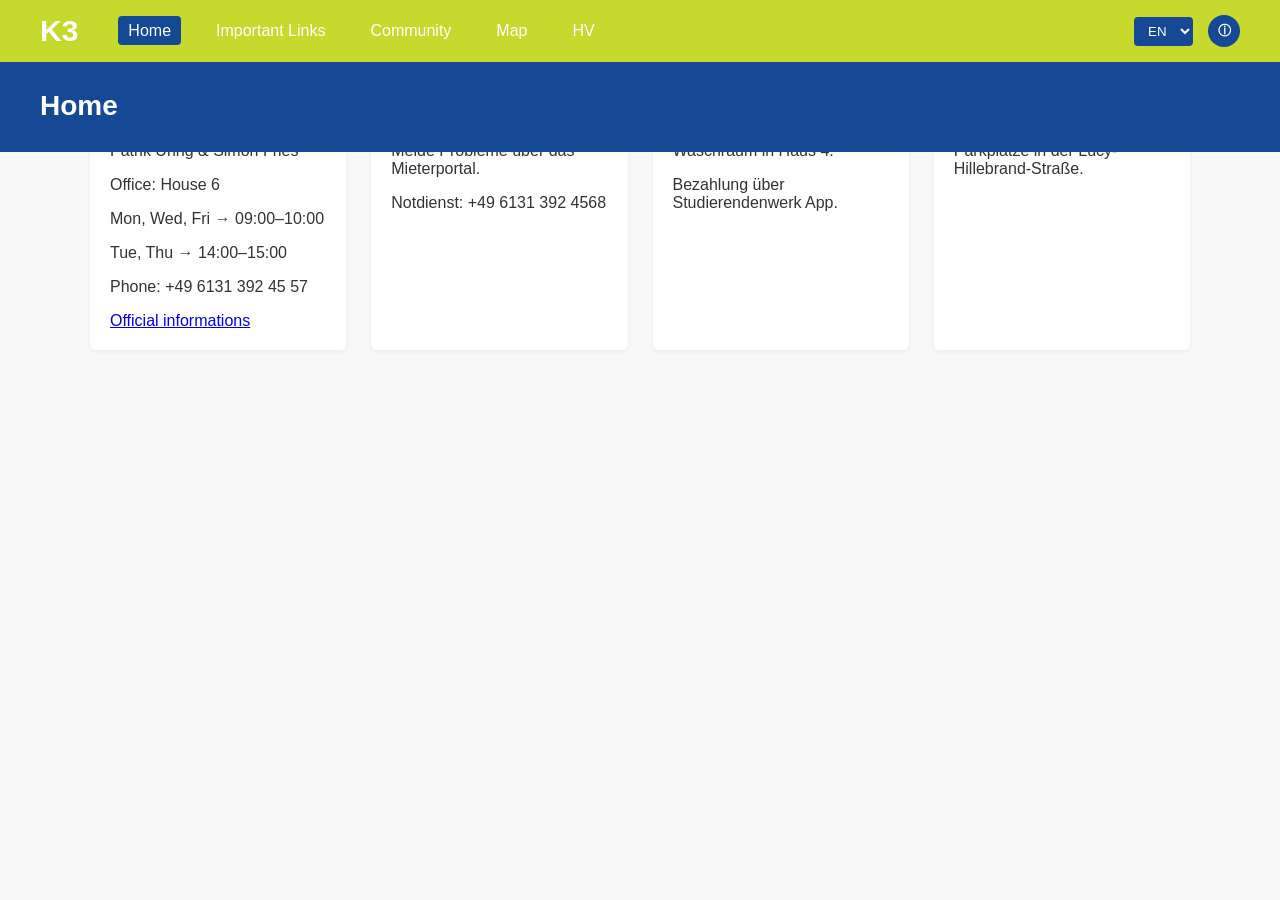
==== index.html @ 4d66a5ee "fixed language switch in Navbar" ====
<!DOCTYPE html>
<head>
<link rel="stylesheet" href="css/style.css">
<link rel="stylesheet" href="css/mapK3.css">
<link rel="stylesheet" href="css/navbar.css">
</head>

<body>

<div id="navbar-container"></div>

<script src="javaScript/lan.js"></script>
<script src="javaScript/loadNavbar.js"></script>
<script>
document.addEventListener("DOMContentLoaded", () => {
    loadNavbar()
    document.querySelectorAll(".marker").forEach(m => {
        m.style.display="none"
    })
})
</script>

<main>
<section class="title-bar">
<h1 data-i18n="overview.title">Home</h1>
</section>

<section class="map-section">

<div class="map-container">

<div class="map-wrapper">

<img src="images/mapK3_white.JPG" id="map">

    <div class="marker trash"></div>
    <div class="marker trash2"></div>
    <div class="marker parking"></div>
    <div class="marker caretaker"></div>
    <div class="marker nag"></div>
    <div class="marker bar"></div>
    <div class="marker laundry"></div>
    <div class="marker bike1"></div>
    <div class="marker bike2"></div>
    <div class="marker bike3"></div>
    <div class="marker repair"></div>
    <div class="marker grill"></div>

</div>

<div class="map-controls">

<button onclick="showMarker(['trash','trash2'], this)" data-i18n="overview.mapK3.trash"></button>
<button onclick="showMarker(['parking'], this)" data-i18n="overview.mapK3.parking"></button>
<button onclick="showMarker(['caretaker'], this)" data-i18n="overview.mapK3.caretaker"></button>
<button onclick="showMarker(['nag'], this)" data-i18n="overview.mapK3.nag"></button>
<button onclick="showMarker(['bar'], this)" data-i18n="overview.mapK3.bar"></button>
<button onclick="showMarker(['laundry'], this)" data-i18n="overview.mapK3.laundry"></button>
<button onclick="showMarker(['bike1','bike2','bike3'], this)" data-i18n="overview.mapK3.bike"></button>
<button onclick="showMarker(['repair'], this)" data-i18n="overview.mapK3.repair"></button>
<button onclick="showMarker(['grill'], this)" data-i18n="overview.mapK3.grill"></button>
</div>

</div>

</section>

<section class="content">

<div class="info-grid">

<div class="card">
<h3 data-i18n="overview.caretaker.title">Caretaker K3</h3>
<p data-i18n="overview.caretaker.names">Patrik Uhrig & Simon Fries</p>
<p data-i18n="overview.caretaker.office">Office: House 6</p>
<p data-i18n="overview.caretaker.hours1">Mo, Mi, Fr → 09:00–10:00</p>
<p data-i18n="overview.caretaker.hours2">Di, Do → 14:00–15:00</p>
<p data-i18n="overview.caretaker.phone">Phone: +49 6131 392 45 57</p>
<a class="link-item" href="https://www.studierendenwerk-mainz.de/wohnen/einziehen/hausmeister-sprechzeiten" data-i18n="overview.caretaker.link">Official informations</a>
</div>


<div class="card">
<h3>Reparaturen</h3>
<p>Melde Probleme über das Mieterportal.</p>
<p>Notdienst: +49 6131 392 4568</p>
</div>


<div class="card">
<h3>Waschraum</h3>
<p>Waschraum in Haus 4.</p>
<p>Bezahlung über Studierendenwerk App.</p>
</div>


<div class="card">
<h3>Parken</h3>
<p>Parkplätze in der Lucy-Hillebrand-Straße.</p>
</div>


</div>

</section>

</main>

<script>
function showMarker(types, btn){
    // Alle Marker ausblenden
    document.querySelectorAll(".marker").forEach(m => {
        m.style.display = "none";
    });

    // Alle Buttons deaktivieren
    document.querySelectorAll(".map-controls button").forEach(b => {
        b.classList.remove("active");
    });

    // Marker anzeigen
    if(!Array.isArray(types)) types = [types];
    types.forEach(type => {
        document.querySelectorAll(".marker."+type).forEach(m => {
            m.style.display = "block";
        });
    });

    // Aktuellen Button aktiv markieren
    if(btn) btn.classList.add("active");
}
</script>

</body>
</html>
---- css/style.css ----
body{
font-family: Arial, Helvetica, sans-serif;
margin:0;
background:#f8f8f8;
color:#333;
}

.h3{
margin-top:0;
color:#154995;
}
/* TITLE BAR */

.title-bar{
position:fixed;
top:60px;   /* height Navbar */
left: 0;
right: 0;
width: flex;

background:#154995;
color:white;

padding:30px 40px;
z-index:900;
}

.title-bar h1{
margin:0;
font-size:28px;
}



/* CONTENT */

.content{

max-width:1100px;
margin:auto;
padding:40px;

}



/* GRID */

.info-grid{

display:grid;
grid-template-columns:repeat(auto-fit,minmax(250px,1fr));
gap:25px;

}



/* CARDS */

.card{

background:white;

border-radius:6px;

padding:20px;

box-shadow:0 2px 5px rgba(0,0,0,0.05);

}

.card h3{
margin-top:0;
color:#154995;
}
---- css/navbar.css ----
/* =========================
   NAVBAR LAYOUT
   ========================= */

.navbar{

display:flex;
justify-content:space-between;
align-items:center;

padding:14px 40px;

background:#C7D92D;

position:fixed;
width: flex;
top:0;
right: 0;
left: 0;
z-index:1000;

}

/* LEFT SIDE */

.nav-left{
display:flex;
align-items:center;
gap:40px;
}

/* LOGO */

.nav-logo{
font-weight:bold;
font-size: 30px;
color:white;
}

/* LINK CONTAINER */

.nav-links{

display:flex;
gap:25px;
list-style:none;
margin:0;
padding:0;

}

/* LINKS */

.nav-links a{

text-decoration:none;
color:white;
font-weight:500;

padding:6px 10px;
border-radius:4px;

transition:all .2s;

}

/* HOVER EFFECT */

.nav-links a:hover{

background:#154995;
color:white;

}

/* ACTIVE PAGE */

.nav-links a.active{

background:#154995;
color:white;

}

/* RIGHT SIDE */

.nav-right{

display:flex;
align-items:center;
gap:15px;

}

/* LANGUAGE SELECT */

#languageSelect{
background:#154995;
color:white;
border:none;
padding:6px 10px;
border-radius:4px;
border-color: #C7D92D;

}

/* INFO BUTTON */

.info-btn{

background:#154995;
border:none;
color:white;

width:32px;
height:32px;

border-radius:50%;

cursor:pointer;

font-weight:bold;

}


/* =========================
   INFO POPUP
   ========================= */

.info-popup{

display:none;

position:fixed;

top:0;
left:0;

width:100%;
height:100%;

background:rgba(0,0,0,0.4);

justify-content:center;
align-items:center;
z-index:5000;
}

.info-content{
background:white;
padding:25px;
border-radius:8px;
max-width:400px;
text-align:center;
}

.close-button{
margin-top:15px;
cursor:pointer;
background:#154995;
color:white;
border:none;
padding:6px 12px;
border-radius:5px;
}
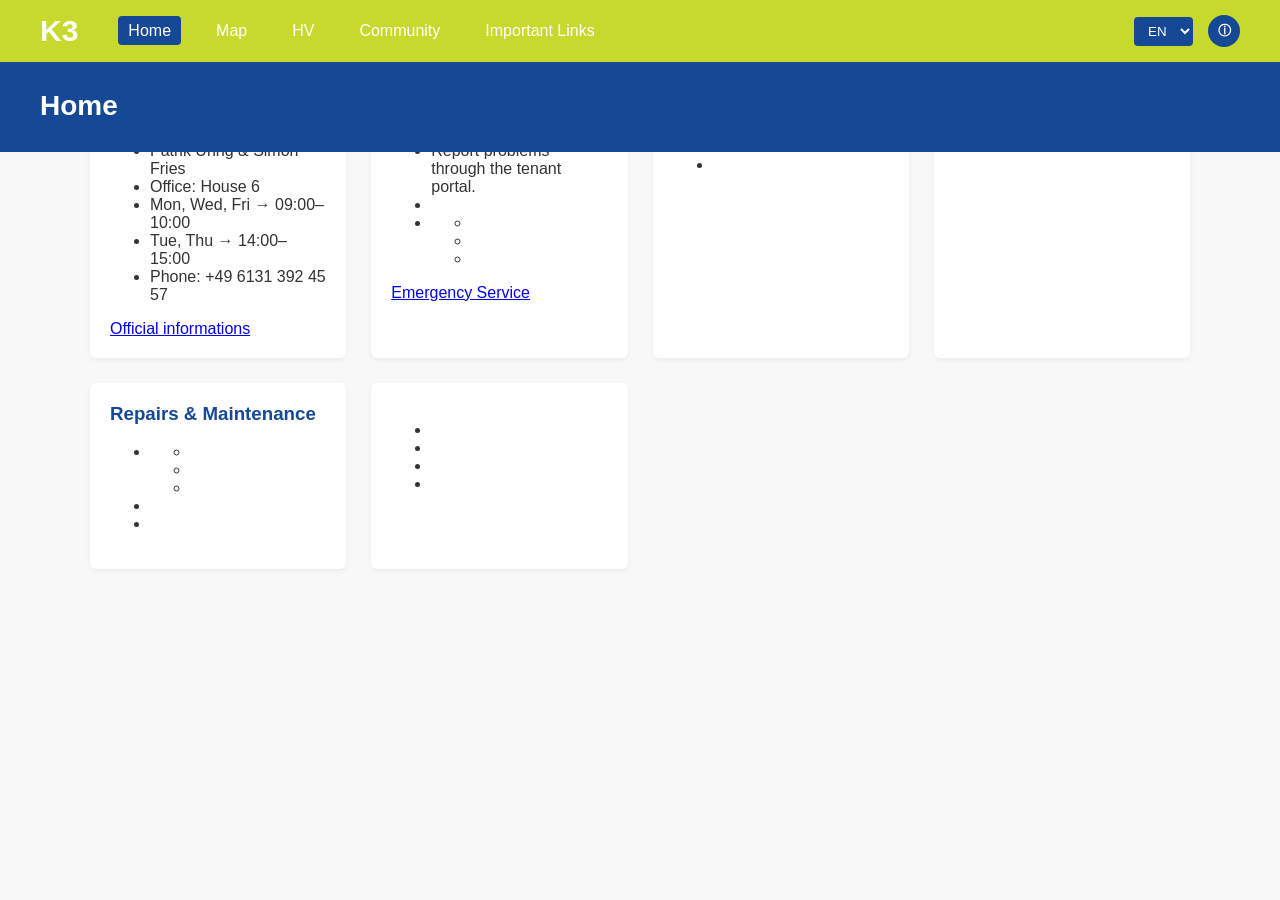
==== commit 467cb889: "added accidently deleted map again" ====
--- a/index.html
+++ b/index.html
@@ -12,12 +12,12 @@
 <script src="javaScript/lan.js"></script>
 <script src="javaScript/loadNavbar.js"></script>
 <script>
-document.addEventListener("DOMContentLoaded", () => {
-    loadNavbar()
-    document.querySelectorAll(".marker").forEach(m => {
-        m.style.display="none"
+    document.addEventListener("DOMContentLoaded", () => {
+        loadNavbar()
+        document.querySelectorAll(".marker").forEach(m => {
+            m.style.display="none"
+        })
     })
-})
 </script>
 
 <main>
@@ -25,83 +25,142 @@
 <h1 data-i18n="overview.title">Home</h1>
 </section>
 
+
+<main>
+<section class="title-bar">
+<h1 data-i18n="overview.title">Home</h1>
+</section>
+
 <section class="map-section">
+    <div class="map-container">
+        <div class="map-wrapper">
+            <img src="images/mapK3_white.JPG" id="map">
+                <div class="marker trash"></div>
+                <div class="marker trash2"></div>
+                <div class="marker parking"></div>
+                <div class="marker caretaker"></div>
+                <div class="marker nag"></div>
+                <div class="marker bar"></div>
+                <div class="marker laundry"></div>
+                <div class="marker bike1"></div>
+                <div class="marker bike2"></div>
+                <div class="marker bike3"></div>
+                <div class="marker repair"></div>
+                <div class="marker grill"></div>
+        </div>
 
-<div class="map-container">
-
-<div class="map-wrapper">
-
-<img src="images/mapK3_white.JPG" id="map">
-
-    <div class="marker trash"></div>
-    <div class="marker trash2"></div>
-    <div class="marker parking"></div>
-    <div class="marker caretaker"></div>
-    <div class="marker nag"></div>
-    <div class="marker bar"></div>
-    <div class="marker laundry"></div>
-    <div class="marker bike1"></div>
-    <div class="marker bike2"></div>
-    <div class="marker bike3"></div>
-    <div class="marker repair"></div>
-    <div class="marker grill"></div>
-
-</div>
-
-<div class="map-controls">
-
-<button onclick="showMarker(['trash','trash2'], this)" data-i18n="overview.mapK3.trash"></button>
-<button onclick="showMarker(['parking'], this)" data-i18n="overview.mapK3.parking"></button>
-<button onclick="showMarker(['caretaker'], this)" data-i18n="overview.mapK3.caretaker"></button>
-<button onclick="showMarker(['nag'], this)" data-i18n="overview.mapK3.nag"></button>
-<button onclick="showMarker(['bar'], this)" data-i18n="overview.mapK3.bar"></button>
-<button onclick="showMarker(['laundry'], this)" data-i18n="overview.mapK3.laundry"></button>
-<button onclick="showMarker(['bike1','bike2','bike3'], this)" data-i18n="overview.mapK3.bike"></button>
-<button onclick="showMarker(['repair'], this)" data-i18n="overview.mapK3.repair"></button>
-<button onclick="showMarker(['grill'], this)" data-i18n="overview.mapK3.grill"></button>
-</div>
-
-</div>
-
+        <div class="map-controls">
+            <button onclick="showMarker(['trash','trash2'], this)" data-i18n="overview.mapK3.trash"></button>
+            <button onclick="showMarker(['parking'], this)" data-i18n="overview.mapK3.parking"></button>
+            <button onclick="showMarker(['caretaker'], this)" data-i18n="overview.mapK3.caretaker"></button>
+            <button onclick="showMarker(['nag'], this)" data-i18n="overview.mapK3.nag"></button>
+            <button onclick="showMarker(['bar'], this)" data-i18n="overview.mapK3.bar"></button>
+            <button onclick="showMarker(['laundry'], this)" data-i18n="overview.mapK3.laundry"></button>
+            <button onclick="showMarker(['bike1','bike2','bike3'], this)" data-i18n="overview.mapK3.bike"></button>
+            <button onclick="showMarker(['repair'], this)" data-i18n="overview.mapK3.repair"></button>
+            <button onclick="showMarker(['grill'], this)" data-i18n="overview.mapK3.grill"></button>
+        </div>
+    </div>
 </section>
 
 <section class="content">
 
-<div class="info-grid">
+    <div class="info-grid">
 
-<div class="card">
-<h3 data-i18n="overview.caretaker.title">Caretaker K3</h3>
-<p data-i18n="overview.caretaker.names">Patrik Uhrig & Simon Fries</p>
-<p data-i18n="overview.caretaker.office">Office: House 6</p>
-<p data-i18n="overview.caretaker.hours1">Mo, Mi, Fr → 09:00–10:00</p>
-<p data-i18n="overview.caretaker.hours2">Di, Do → 14:00–15:00</p>
-<p data-i18n="overview.caretaker.phone">Phone: +49 6131 392 45 57</p>
-<a class="link-item" href="https://www.studierendenwerk-mainz.de/wohnen/einziehen/hausmeister-sprechzeiten" data-i18n="overview.caretaker.link">Official informations</a>
-</div>
+        <div class="card">
+            <h3 data-i18n="overview.caretaker.title">Caretaker K3</h3>
+            <ul>
+                <li data-i18n="overview.caretaker.names">Patrik Uhrig & Simon Fries</li>
+                <li data-i18n="overview.caretaker.office">Office: House 6</li>
+                <li data-i18n="overview.caretaker.hours1">Mo, Mi, Fr → 09:00–10:00</li>
+                <li data-i18n="overview.caretaker.hours2">Di, Do → 14:00–15:00</li>
+                <li data-i18n="overview.caretaker.phone">Phone: +49 6131 392 45 57</li>
+            </ul>
 
+                <a class="link-item"
+                    href="https://www.studierendenwerk-mainz.de/wohnen/einziehen/hausmeister-sprechzeiten"
+                    data-i18n="overview.caretaker.link">
+                    Official informations
+                </a>
+        </div>
 
-<div class="card">
-<h3>Reparaturen</h3>
-<p>Melde Probleme über das Mieterportal.</p>
-<p>Notdienst: +49 6131 392 4568</p>
-</div>
+        <div class="card">
+            <h3 data-i18n="overview.repairs.title">Repairs & Maintenance</h3>
+            <ul>
+                <li data-i18n="overview.repairs.text"></li>
+                <li data-i18n="overview.repairs.text2"></li>
+                <li><span data-i18n="overview.repairs.emergency_service"></span>
+                <ul>
+                    <li data-i18n="overview.repairs.esp1"></li>
+                    <li data-i18n="overview.repairs.esp2"></li>
+                    <li data-i18n="overview.repairs.esp3"></li>
+                </ul>
+                </li>
+            </ul>
 
+            <a class="link-item"
+            href="https://tl1.eu/SWMZ/#maintenance"
+            data-i18n="overview.repairs.link">
+            </a>
+            <a class="link-item"
+            href="https://www.studierendenwerk-mainz.de/wohnen/notdienst"
+            data-i18n="links.sw.emergency">
+            Emergency Service
+            </a>
+        </div>
 
-<div class="card">
-<h3>Waschraum</h3>
-<p>Waschraum in Haus 4.</p>
-<p>Bezahlung über Studierendenwerk App.</p>
-</div>
+        <div class="card">
+            <h3 data-i18n="overview.service.title"></h3>
+            <ul>
+                <li data-i18n="overview.service.laundry"></li>
+                <li data-i18n="overview.service.trash"></li>
+                <li data-i18n="overview.service.bike"></li>
+            </ul>
+            <a class="link-item"
+                href="https://www.studierendenwerk-mainz.de/fileadmin/PDF_Downloads_ALLE/Wohnen_Wohnheimbroschuere_2023_07.pdf"
+                data-i18n="overview.service.link">
+            </a>
+        </div>
 
+        <div class="card">
+            <h3 data-i18n="overview.parking.title"></h3>
+            <ul>
+                <li data-i18n="overview.parking.text"></li>
+                <li data-i18n="overview.parking.text2"></li>
+            </ul>
+        </div>
 
-<div class="card">
-<h3>Parken</h3>
-<p>Parkplätze in der Lucy-Hillebrand-Straße.</p>
-</div>
+        
+        <div class="card">
+            <h3 data-i18n="overview.HV.title">Repairs & Maintenance</h3>
+            <ul>
+                <li><span data-i18n="overview.HV.HV"></span>
+                    <ul>
+                        <li data-i18n="overview.HV.esp1"></li>
+                        <li data-i18n="overview.HV.esp2"></li>
+                        <li data-i18n="overview.HV.esp3"></li>
+                    </ul>
+                    <li data-i18n="overview.HV.text"></li>
+                    <li data-i18n="overview.HV.bar"></li>
+                </li>
+            </ul>
+        </div>
 
+        <div class="card">
+            <h3 data-i18n="overview.NAG.title"></h3>
+            <ul>
+                <li data-i18n="overview.NAG.text"></li>
+                <li data-i18n="overview.NAG.text2"></li>
+                <li data-i18n="overview.NAG.office"></li>
+                <li data-i18n="overview.NAG.mail"></li>
+            </ul>
 
-</div>
+                <a class="link-item"
+                    href="https://nag.ran.com.pl"
+                    data-i18n="overview.caretaker.link"></a>
+        </div>
 
+    </div>
 </section>
 
 </main>
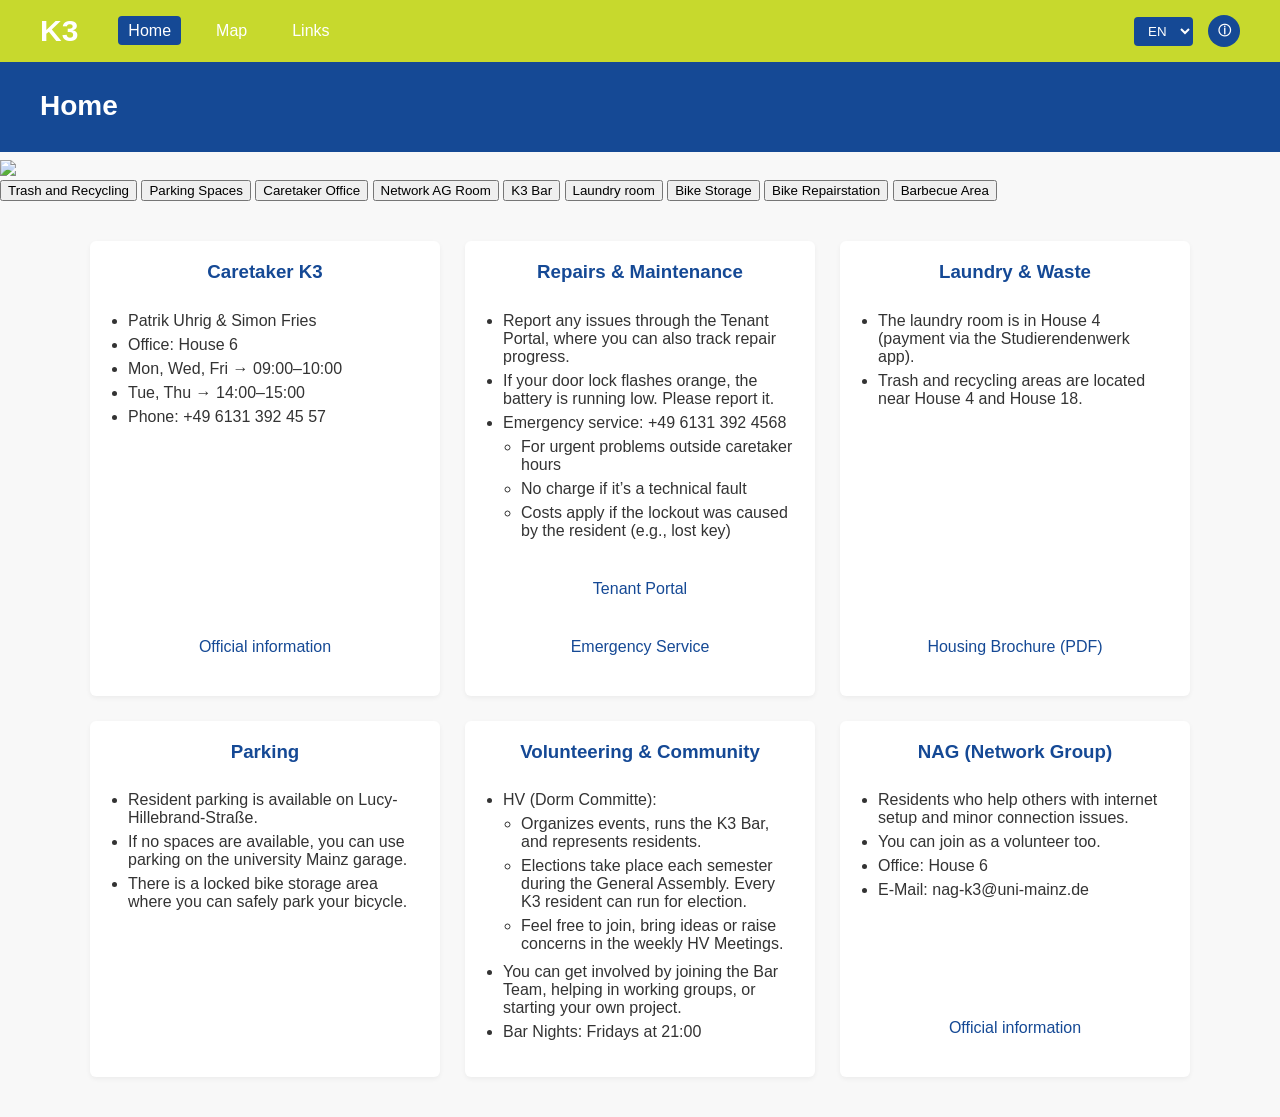
==== commit f6ad6f8a: "added the content in the hv-page" ====
--- a/index.html
+++ b/index.html
@@ -114,7 +114,6 @@
             <ul>
                 <li data-i18n="overview.service.laundry"></li>
                 <li data-i18n="overview.service.trash"></li>
-                <li data-i18n="overview.service.bike"></li>
             </ul>
             <a class="link-item"
                 href="https://www.studierendenwerk-mainz.de/fileadmin/PDF_Downloads_ALLE/Wohnen_Wohnheimbroschuere_2023_07.pdf"
@@ -127,6 +126,7 @@
             <ul>
                 <li data-i18n="overview.parking.text"></li>
                 <li data-i18n="overview.parking.text2"></li>
+                <li data-i18n="overview.parking.bike"></li>
             </ul>
         </div>
 
--- a/css/style.css
+++ b/css/style.css
@@ -5,10 +5,20 @@
 color:#333;
 }
 
-.h3{
+main{
+margin-top:160px;
+}
+
+h2{
 margin-top:0;
 color:#154995;
 }
+
+h3{
+margin-top:0;
+color:#154995;
+}
+
 /* TITLE BAR */
 
 .title-bar{
@@ -47,30 +57,75 @@
 /* GRID */
 
 .info-grid{
-
-display:grid;
-grid-template-columns:repeat(auto-fit,minmax(250px,1fr));
-gap:25px;
-
+    display:grid;
+    grid-template-columns:repeat(auto-fit,minmax(260px,1fr));
+    gap:25px;
+    align-items:stretch;
 }
-
 
 
 /* CARDS */
 
 .card{
+    background:white;
+    border-radius:6px;
+    padding:20px;
+    box-shadow:0 2px 5px rgba(0,0,0,0.05);
 
-background:white;
+    display:flex;
+    flex-direction:column;
+    transition:transform 0.15s ease, box-shadow 0.15s ease;
+}
 
-border-radius:6px;
+.card:hover{
+    transform:translateY(-3px);
+    box-shadow:0 6px 14px rgba(0,0,0,0.08);
+}
 
-padding:20px;
+.card h3{
+    text-align: center;
+    margin-top:0;
+    color:#154995;
+}
 
-box-shadow:0 2px 5px rgba(0,0,0,0.05);
+.card ul{
+margin:10px 0;
+padding-left:18px;
+}
+
+.card li{
+margin-bottom:6px;
+}
+
+.card ul ul{
+margin-top:6px;
+}
+
+/*Phone*/
+@media (max-width:700px){
+
+.info-grid{
+    grid-template-columns:1fr;
+}
+
+.card{
+    width:100%;
+}
 
 }
 
-.card h3{
-margin-top:0;
-color:#154995;
+
+/*Link*/
+.link-item{
+    margin-top:auto;
+    text-align:center;
+    padding-top:15px;
+    padding:20px;
+    text-decoration:none;
+    color:#154995;
+    transition:all 0.2s ease;
+}
+
+.link-item:hover{
+    color:#C7D92D;
 }
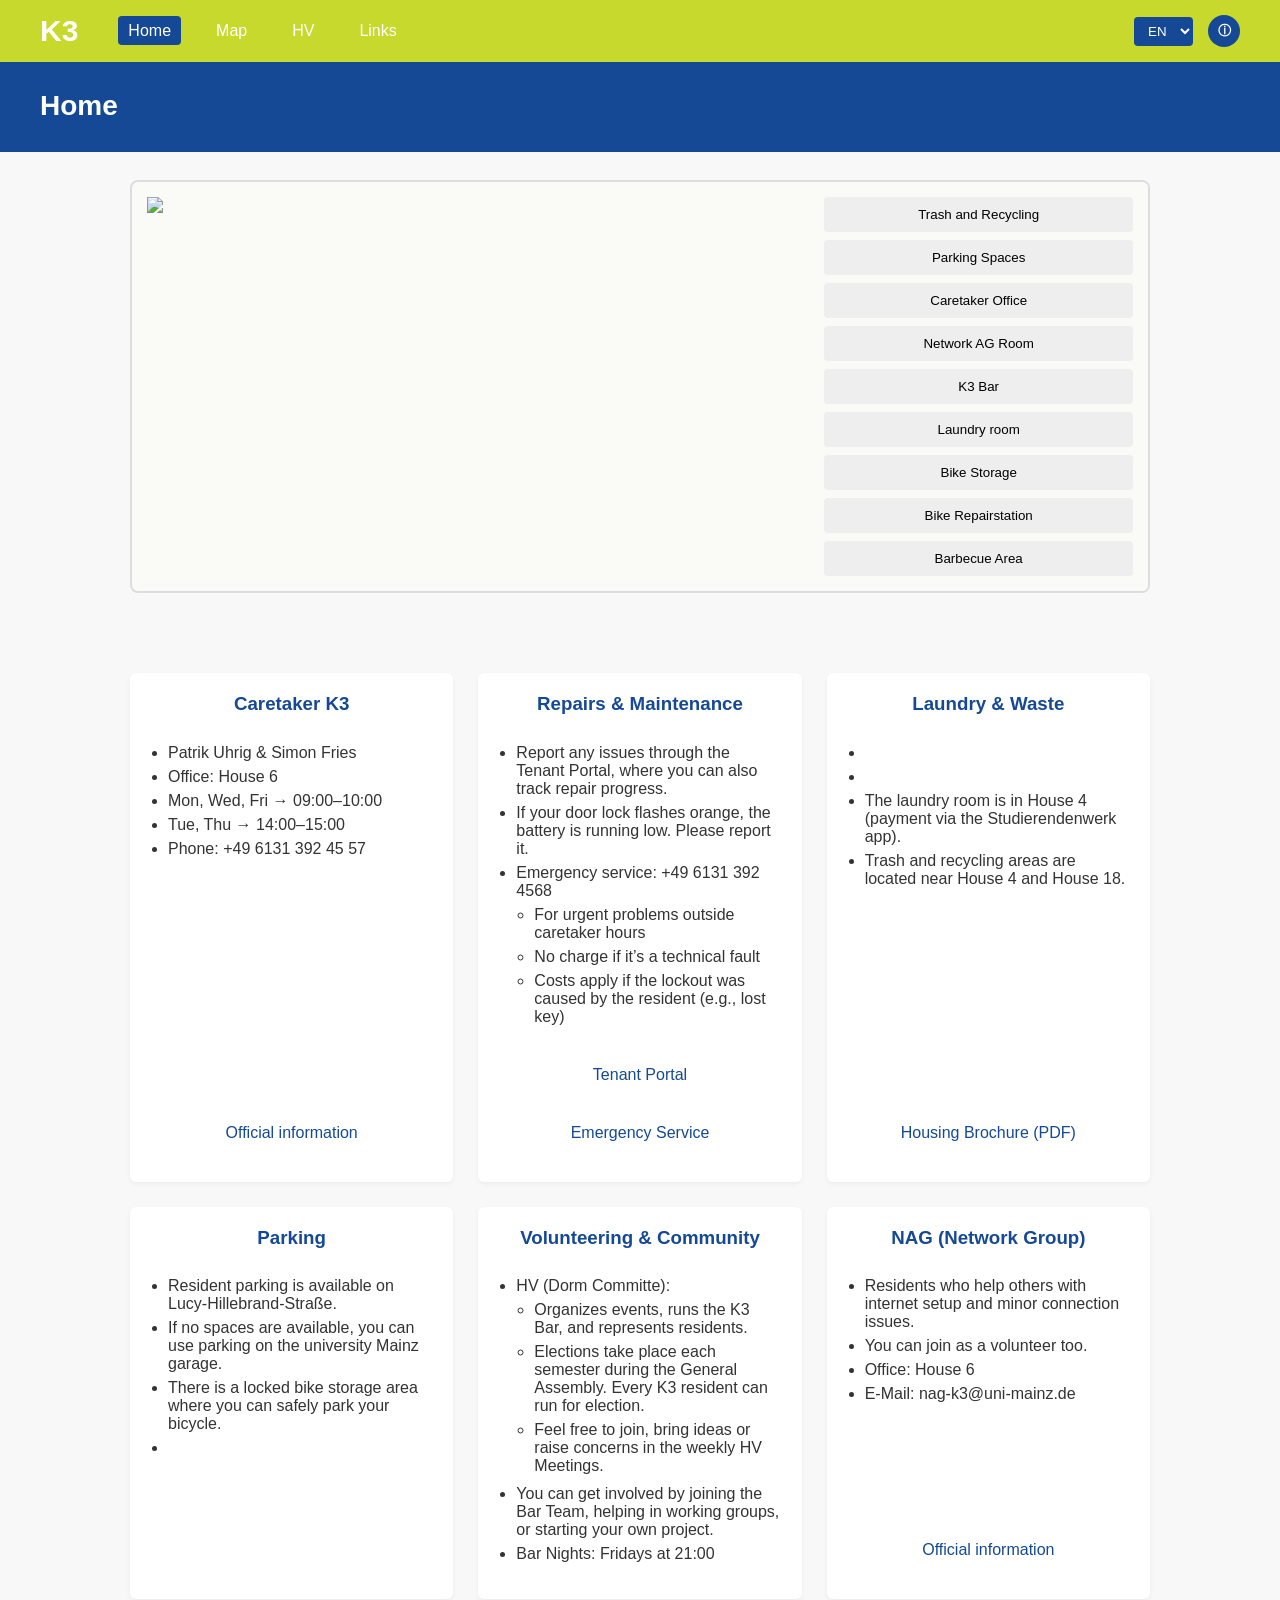
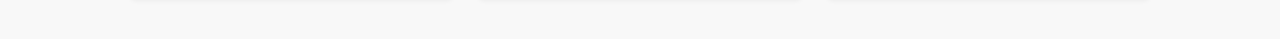
==== commit cb020098: "Merge 2e486a382d4a8eea76f9ce0755a4428f18ccbde0 into 9e3c8b666dcce006109c6f23bf8bffb56eeed4aa" ====
--- a/index.html
+++ b/index.html
@@ -1,5 +1,6 @@
 <!DOCTYPE html>
 <head>
+<meta name="viewport" content="width=device-width, initial-scale=1">
 <link rel="stylesheet" href="css/style.css">
 <link rel="stylesheet" href="css/mapK3.css">
 <link rel="stylesheet" href="css/navbar.css">
@@ -112,6 +113,8 @@
         <div class="card">
             <h3 data-i18n="overview.service.title"></h3>
             <ul>
+                <li data-i18n="overview.service.smoke"></li>
+                <li data-i18n="overview.service.windows"></li>
                 <li data-i18n="overview.service.laundry"></li>
                 <li data-i18n="overview.service.trash"></li>
             </ul>
@@ -127,6 +130,7 @@
                 <li data-i18n="overview.parking.text"></li>
                 <li data-i18n="overview.parking.text2"></li>
                 <li data-i18n="overview.parking.bike"></li>
+                <li data-i18n="overview.parking.games"></li>
             </ul>
         </div>
 
@@ -192,4 +196,3 @@
 
 </body>
 </html>
-
--- a/css/style.css
+++ b/css/style.css
@@ -1,12 +1,21 @@
+*{
+box-sizing:border-box;
+}
+
+html{
+font-size:16px;
+}
+
 body{
 font-family: Arial, Helvetica, sans-serif;
 margin:0;
 background:#f8f8f8;
 color:#333;
+overflow-x:hidden;
 }
 
 main{
-margin-top:160px;
+margin-top:140px;
 }
 
 h2{
@@ -26,7 +35,6 @@
 top:60px;   /* height Navbar */
 left: 0;
 right: 0;
-width: flex;
 
 background:#154995;
 color:white;
@@ -49,6 +57,7 @@
 max-width:1100px;
 margin:auto;
 padding:40px;
+width:min(100%, 1100px);
 
 }
 
@@ -101,15 +110,58 @@
 margin-top:6px;
 }
 
+img{
+max-width:100%;
+height:auto;
+}
+
 /*Phone*/
+@media (max-width:860px){
+
+main{
+    margin-top:132px;
+}
+
+.title-bar{
+    top:72px;
+    padding:20px 20px;
+}
+
+.title-bar h1{
+    font-size:24px;
+}
+
+.content{
+    padding:24px 16px;
+}
+}
+
 @media (max-width:700px){
+
+main{
+    margin-top:124px;
+}
 
 .info-grid{
     grid-template-columns:1fr;
+    gap:16px;
 }
 
 .card{
     width:100%;
+    padding:18px 16px;
+}
+
+.card:hover{
+    transform:none;
+}
+
+.card h3{
+    font-size:1.1rem;
+}
+
+.link-item{
+    padding:16px;
 }
 
 }
@@ -128,4 +180,4 @@
 
 .link-item:hover{
     color:#C7D92D;
-}+}
--- a/css/mapK3.css
+++ b/css/mapK3.css
@@ -0,0 +1,193 @@
+/* =========================
+   MAP CONTAINER
+   ========================= */
+
+.map-section{
+    max-width:1100px;
+    margin:auto;
+    padding:40px;
+    width:min(100%, 1100px);
+}
+
+/* gemeinsame Box */
+
+.map-container{
+    display:grid;
+    grid-template-columns: 2fr 1fr;
+
+    border:2px solid #ddd;
+    border-radius:8px;
+
+    overflow:hidden;
+    background:#FAFBF6;
+}
+
+/* Bild */
+.map-wrapper{
+    position:relative;
+    margin:15px;
+}
+
+#map{
+    width:100%;
+    height:auto;
+    display:block;
+}
+
+/* Marker */
+.marker{
+    position:absolute;
+
+    width:16px;
+    height:16px;
+
+    background:red;
+    border-radius:50%;
+
+    transform:translate(-50%,-100%);
+}
+
+.marker::after{
+    content:"";
+
+    position:absolute;
+
+    bottom:-5px;
+    left:50%;
+
+    transform:translateX(-50%);
+
+    border-left:8px solid transparent;
+    border-right:7px solid transparent;
+    border-top:10px solid red;
+}
+
+.marker.trash{
+    top:88%;
+    left:88%;
+}
+
+.marker.trash2{
+    top:41%;
+    left:8%;
+}
+
+.marker.parking{
+    top:68%;
+    left:42%;
+}
+
+.marker.caretaker{
+    top:34%;
+    left:19%;
+}
+
+.marker.nag{
+    top:30%;
+    left:23%;
+}
+
+.marker.bar{
+    top:48%;
+    left:21%;
+}
+
+.marker.laundry{
+    top:30%;
+    left:7%;
+}
+
+.marker.bike1{
+    top:51%;
+    left:27%;
+}
+.marker.bike2{
+    top:65%;
+    left:51%;
+}
+.marker.bike3{
+    top:81%;
+    left:81%;
+}
+
+.marker.repair{
+    top:51%;
+    left:44%;
+}
+
+.marker.grill{
+    top:42%;
+    left:25%;
+}
+
+/* Buttons */
+.map-controls{
+    display:flex;
+    flex-direction:column;
+
+    padding:15px;
+    gap:8px;
+
+    background:#FAFBF6;
+}
+
+.map-controls button{
+    padding:10px;
+    border:none;
+    background:#eee;
+    cursor:pointer;
+
+    border-radius:4px;
+}
+
+.map-controls button:hover{
+    background:#C7D92D;
+}
+
+.map-controls button.active{
+    background:#C7D92D;
+}
+
+@media (max-width:900px){
+
+.map-section{
+    padding:24px 16px;
+}
+
+.map-container{
+    grid-template-columns:1fr;
+}
+
+.map-wrapper{
+    margin:12px;
+}
+
+.map-controls{
+    padding:12px;
+    grid-template-columns:repeat(2, minmax(0, 1fr));
+    display:grid;
+}
+
+.map-controls button{
+    min-height:48px;
+}
+}
+
+@media (max-width:520px){
+
+.marker{
+    width:14px;
+    height:14px;
+}
+
+.marker::after{
+    bottom:-4px;
+    border-left:7px solid transparent;
+    border-right:6px solid transparent;
+    border-top:8px solid red;
+}
+
+.map-controls{
+    grid-template-columns:1fr;
+}
+}
--- a/css/navbar.css
+++ b/css/navbar.css
@@ -7,13 +7,13 @@
 display:flex;
 justify-content:space-between;
 align-items:center;
+gap:16px;
 
 padding:14px 40px;
 
 background:#C7D92D;
 
 position:fixed;
-width: flex;
 top:0;
 right: 0;
 left: 0;
@@ -27,6 +27,7 @@
 display:flex;
 align-items:center;
 gap:40px;
+min-width:0;
 }
 
 /* LOGO */
@@ -46,6 +47,7 @@
 list-style:none;
 margin:0;
 padding:0;
+align-items:center;
 
 }
 
@@ -89,7 +91,38 @@
 display:flex;
 align-items:center;
 gap:15px;
-
+flex-shrink:0;
+
+}
+
+.nav-toggle{
+display:none;
+border:none;
+background:#154995;
+border-radius:8px;
+padding:10px 8px;
+cursor:pointer;
+}
+
+.nav-toggle span{
+display:block;
+width:20px;
+height:2px;
+background:white;
+margin:4px 0;
+transition:transform 0.2s ease, opacity 0.2s ease;
+}
+
+.nav-toggle.is-open span:nth-child(1){
+transform:translateY(6px) rotate(45deg);
+}
+
+.nav-toggle.is-open span:nth-child(2){
+opacity:0;
+}
+
+.nav-toggle.is-open span:nth-child(3){
+transform:translateY(-6px) rotate(-45deg);
 }
 
 /* LANGUAGE SELECT */
@@ -163,4 +196,83 @@
 border:none;
 padding:6px 12px;
 border-radius:5px;
-}+}
+
+@media (max-width:860px){
+
+.navbar{
+padding:12px 16px;
+align-items:flex-start;
+justify-content:space-between;
+}
+
+.nav-left{
+gap:12px;
+flex:1 1 100%;
+align-items:center;
+flex-wrap:wrap;
+}
+
+.nav-logo{
+font-size:26px;
+}
+
+.nav-toggle{
+display:inline-flex;
+flex-direction:column;
+justify-content:center;
+margin-left:auto;
+order:2;
+}
+
+.nav-links{
+display:none;
+width:100%;
+flex-direction:column;
+align-items:stretch;
+gap:10px;
+padding-top:10px;
+order:3;
+}
+
+.nav-links.nav-open{
+display:flex;
+}
+
+.nav-links li{
+width:100%;
+}
+
+.nav-links a{
+display:block;
+width:100%;
+padding:12px 14px;
+background:rgba(255,255,255,0.14);
+}
+
+.nav-right{
+gap:10px;
+order:1;
+}
+
+#languageSelect{
+padding:8px 10px;
+}
+}
+
+@media (max-width:520px){
+
+.navbar{
+flex-wrap:wrap;
+}
+
+.nav-right{
+width:auto;
+margin-left:auto;
+}
+
+.info-content{
+margin:16px;
+padding:20px;
+}
+}
